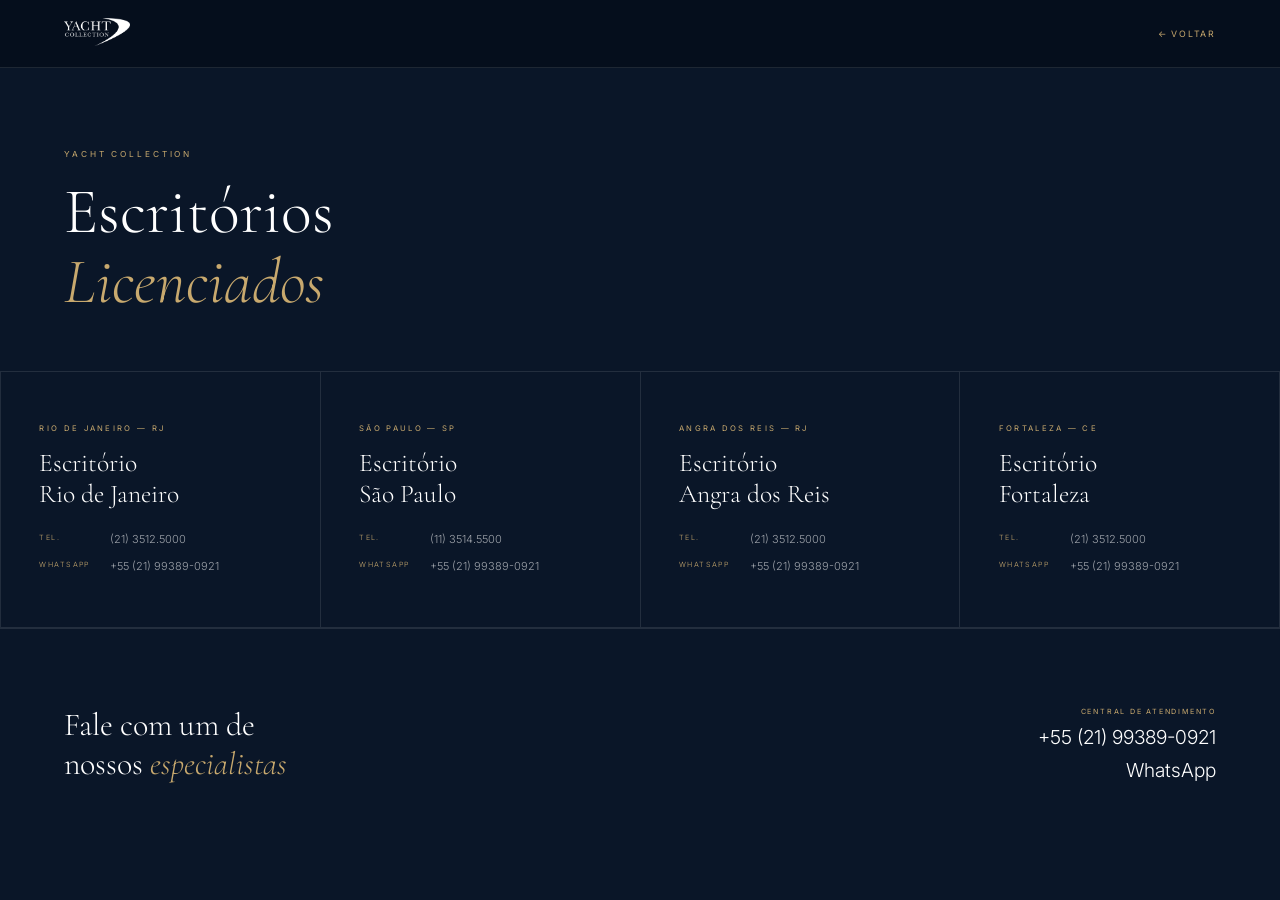
==== escritorios.html @ 3e278ced "feat: hover nos pilares, bloco Conheça e página de escritórios - Adiciona hover com fundo dourado su" ====
<!doctype html>
<html lang="pt-BR">
<head>
  <meta charset="UTF-8">
  <meta name="viewport" content="width=device-width, initial-scale=1">
  <title>Escritórios Licenciados | Yacht Collection</title>
  <link rel="stylesheet" href="css/style.css">
  <style>
    body { background: var(--navy); color: var(--white); }

    /* ── Topbar ── */
    .yd-topbar {
      position: fixed; top: 0; left: 0; right: 0; z-index: 900;
      height: 68px;
      display: flex; align-items: center; gap: 2rem; padding: 0 5vw;
      background: rgba(6,14,28,0.94);
      backdrop-filter: blur(14px);
      border-bottom: 1px solid var(--white-10);
    }
    .yd-topbar__logo { height: clamp(22px,2.2vw,34px); width: auto; }
    .yd-topbar__back {
      margin-left: auto;
      font-family: var(--font-sans); font-size: .8rem;
      letter-spacing: .2em; text-transform: uppercase;
      color: var(--gold); text-decoration: none;
      display: flex; align-items: center; gap: .5rem;
      transition: opacity .2s;
    }
    .yd-topbar__back:hover { opacity: .7; }

    /* ── Page ── */
    .esc-page {
      padding-top: 68px;
      max-width: 1380px;
      margin: 0 auto;
    }

    /* ── Hero ── */
    .esc-hero {
      padding: 9vh 5vw 6vh;
      border-bottom: 1px solid var(--white-10);
    }
    .esc-hero__eyebrow {
      font-family: var(--font-sans);
      font-size: .75rem;
      letter-spacing: .35em;
      text-transform: uppercase;
      color: var(--gold);
      margin-bottom: 1.6rem;
    }
    .esc-hero__title {
      font-family: var(--font-serif);
      font-size: clamp(2.8rem, 5vw, 6rem);
      font-weight: 300;
      line-height: 1.1;
      color: var(--white);
    }
    .esc-hero__title em {
      font-style: italic;
      color: var(--gold);
    }

    /* ── Grid de escritórios ── */
    .esc-grid {
      display: grid;
      grid-template-columns: repeat(auto-fill, minmax(300px, 1fr));
      border-left: 1px solid var(--white-10);
    }

    .esc-card {
      padding: 4vw 3vw;
      border-right: 1px solid var(--white-10);
      border-bottom: 1px solid var(--white-10);
      transition: background-color 0.35s ease;
    }

    .esc-card:hover {
      background-color: rgba(200, 169, 110, 0.07);
    }

    .esc-card__city {
      font-family: var(--font-sans);
      font-size: .7rem;
      letter-spacing: .3em;
      text-transform: uppercase;
      color: var(--gold);
      margin-bottom: 1.4rem;
    }

    .esc-card__name {
      font-family: var(--font-serif);
      font-size: clamp(1.8rem, 2vw, 2.6rem);
      font-weight: 300;
      color: var(--white);
      margin-bottom: 2rem;
      line-height: 1.2;
    }

    .esc-card__info {
      display: flex;
      flex-direction: column;
      gap: .8rem;
    }

    .esc-card__row {
      display: flex;
      align-items: flex-start;
      gap: 1rem;
      font-family: var(--font-sans);
      font-size: clamp(1rem, 0.85vw, 1.3rem);
      font-weight: 300;
      color: var(--white-60);
      line-height: 1.6;
    }

    .esc-card__row-label {
      font-size: .65rem;
      letter-spacing: .2em;
      text-transform: uppercase;
      color: var(--gold);
      min-width: 60px;
      padding-top: .15em;
    }

    .esc-card__row a {
      color: var(--white-60);
      text-decoration: none;
      transition: color .2s;
    }
    .esc-card__row a:hover { color: var(--gold); }

    /* ── Contato geral ── */
    .esc-footer-cta {
      padding: 6vw 5vw;
      border-top: 1px solid var(--white-10);
      display: flex;
      align-items: center;
      justify-content: space-between;
      gap: 3rem;
      flex-wrap: wrap;
    }

    .esc-footer-cta__text {
      font-family: var(--font-serif);
      font-size: clamp(1.6rem, 2.5vw, 3rem);
      font-weight: 300;
      color: var(--white);
    }

    .esc-footer-cta__text em {
      font-style: italic;
      color: var(--gold);
    }

    .esc-footer-cta__contact {
      display: flex;
      flex-direction: column;
      gap: .8rem;
      align-items: flex-end;
    }

    .esc-footer-cta__phone {
      font-family: var(--font-sans);
      font-size: clamp(1.2rem, 1.5vw, 1.8rem);
      font-weight: 300;
      color: var(--white);
      text-decoration: none;
      transition: color .2s;
    }

    .esc-footer-cta__phone:hover { color: var(--gold); }

    .esc-footer-cta__label {
      font-family: var(--font-sans);
      font-size: .65rem;
      letter-spacing: .25em;
      text-transform: uppercase;
      color: var(--gold);
    }

    @media (max-width: 768px) {
      .esc-grid { grid-template-columns: 1fr; }
      .esc-footer-cta { flex-direction: column; align-items: flex-start; }
      .esc-footer-cta__contact { align-items: flex-start; }
    }
  </style>
</head>
<body>

  <header class="yd-topbar">
    <a href="index.html">
      <img class="yd-topbar__logo" src="img/logo.png" alt="Yacht Collection">
    </a>
    <a class="yd-topbar__back" href="index.html#a-empresa">← Voltar</a>
  </header>

  <main class="esc-page">

    <div class="esc-hero">
      <p class="esc-hero__eyebrow">Yacht Collection</p>
      <h1 class="esc-hero__title">Escritórios<br><em>Licenciados</em></h1>
    </div>

    <div class="esc-grid">

      <div class="esc-card">
        <p class="esc-card__city">Rio de Janeiro — RJ</p>
        <h2 class="esc-card__name">Escritório<br>Rio de Janeiro</h2>
        <div class="esc-card__info">
          <div class="esc-card__row">
            <span class="esc-card__row-label">Tel.</span>
            <a href="tel:+552135125000">(21) 3512.5000</a>
          </div>
          <div class="esc-card__row">
            <span class="esc-card__row-label">WhatsApp</span>
            <a href="https://wa.me/5521993890921" target="_blank" rel="noopener">+55 (21) 99389-0921</a>
          </div>
        </div>
      </div>

      <div class="esc-card">
        <p class="esc-card__city">São Paulo — SP</p>
        <h2 class="esc-card__name">Escritório<br>São Paulo</h2>
        <div class="esc-card__info">
          <div class="esc-card__row">
            <span class="esc-card__row-label">Tel.</span>
            <a href="tel:+551135145500">(11) 3514.5500</a>
          </div>
          <div class="esc-card__row">
            <span class="esc-card__row-label">WhatsApp</span>
            <a href="https://wa.me/5521993890921" target="_blank" rel="noopener">+55 (21) 99389-0921</a>
          </div>
        </div>
      </div>

      <div class="esc-card">
        <p class="esc-card__city">Angra dos Reis — RJ</p>
        <h2 class="esc-card__name">Escritório<br>Angra dos Reis</h2>
        <div class="esc-card__info">
          <div class="esc-card__row">
            <span class="esc-card__row-label">Tel.</span>
            <a href="tel:+552135125000">(21) 3512.5000</a>
          </div>
          <div class="esc-card__row">
            <span class="esc-card__row-label">WhatsApp</span>
            <a href="https://wa.me/5521993890921" target="_blank" rel="noopener">+55 (21) 99389-0921</a>
          </div>
        </div>
      </div>

      <div class="esc-card">
        <p class="esc-card__city">Fortaleza — CE</p>
        <h2 class="esc-card__name">Escritório<br>Fortaleza</h2>
        <div class="esc-card__info">
          <div class="esc-card__row">
            <span class="esc-card__row-label">Tel.</span>
            <a href="tel:+552135125000">(21) 3512.5000</a>
          </div>
          <div class="esc-card__row">
            <span class="esc-card__row-label">WhatsApp</span>
            <a href="https://wa.me/5521993890921" target="_blank" rel="noopener">+55 (21) 99389-0921</a>
          </div>
        </div>
      </div>

    </div>

    <div class="esc-footer-cta">
      <p class="esc-footer-cta__text">Fale com um de<br>nossos <em>especialistas</em></p>
      <div class="esc-footer-cta__contact">
        <span class="esc-footer-cta__label">Central de Atendimento</span>
        <a class="esc-footer-cta__phone" href="tel:+5521993890921">+55 (21) 99389-0921</a>
        <a class="esc-footer-cta__phone" href="https://wa.me/5521993890921" target="_blank" rel="noopener">WhatsApp</a>
      </div>
    </div>

  </main>

</body>
</html>
---- css/style.css ----
@import url('https://fonts.googleapis.com/css2?family=Cormorant+Garamond:ital,wght@0,300;0,400;1,300&family=Inter:wght@300;400&display=swap');

/* ─── Reset ─────────────────────────────────── */
*, *::before, *::after { box-sizing: border-box; margin: 0; padding: 0; }
html, body, div, span, h1, h2, h3, p, a, img, section, header, nav, figure { margin: 0; padding: 0; border: 0; }
article, aside, figure, footer, header, nav, section { display: block; }

/* ─── Custom Properties ──────────────────────── */
:root {
  --navy:      #0a1628;
  --navy-mid:  #0d2040;
  --ocean:     #0e3d5c;
  --gold:      #c8a96e;
  --cream:     #f5f0e8;
  --white:     #ffffff;
  --white-60:  rgba(255,255,255,0.6);
  --white-20:  rgba(255,255,255,0.2);
  --white-10:  rgba(255,255,255,0.1);
  --pad:       3vw;
  --font-serif: 'Cormorant Garamond', Georgia, serif;
  --font-sans:  'Inter', system-ui, sans-serif;
}

/* ─── Base ───────────────────────────────────── */
html {
  font-size: 11px;
  scroll-behavior: auto; /* Lenis handles smooth scroll */
  overflow-x: hidden;
}

body {
  background-color: var(--navy);
  color: var(--white);
  font-family: var(--font-serif);
  -webkit-font-smoothing: antialiased;
  -moz-osx-font-smoothing: grayscale;
  overflow-x: hidden;
}

a {
  color: var(--white-60);
  text-decoration: none;
  transition: color 0.3s ease;
}
a:hover { color: var(--white); }

/* ─── Header / Frame ─────────────────────────── */
.frame {
  position: fixed;
  top: 0;
  left: 0;
  width: 100%;
  z-index: 1000;
  padding: var(--pad);
  display: flex;
  align-items: center;
  justify-content: space-between;
  pointer-events: none;
  mix-blend-mode: normal;
  transition: transform 0.42s cubic-bezier(0.4, 0, 0.2, 1);
}

.frame.nav--hidden {
  transform: translateY(-110%);
}

.frame__brand {
  font-family: var(--font-sans);
  font-size: 1.1rem;
  font-weight: 400;
  letter-spacing: 0.3em;
  color: var(--white);
  pointer-events: auto;
}

.frame__nav {
  display: flex;
  gap: 2.4rem;
  font-family: var(--font-sans);
  font-size: 1.1rem;
  letter-spacing: 0.12em;
  pointer-events: auto;
}

/* ─── Intro Spacer ───────────────────────────── */
.spacer {
  height: 100vh;
  display: flex;
  flex-direction: column;
  align-items: center;
  justify-content: center;
  position: relative;
  text-align: center;
  padding: 0 var(--pad);
}

.spacer--intro {
  align-items: flex-start;
  justify-content: center;
  padding-top: 0;
  padding-bottom: 0;
  padding-left: 6vw;
  /* ── Troque o caminho abaixo pela sua imagem ── */
  background-image: url('../img/intro-bg.jpg');
  background-size: cover;
  background-position: center;
  background-repeat: no-repeat;
}

/* Overlay escuro sobre a imagem de fundo para o texto ficar legível */
.spacer--intro::before {
  content: '';
  position: absolute;
  inset: 0;
  background: linear-gradient(
    to bottom,
    rgba(10, 22, 40, 0.55) 0%,
    rgba(10, 22, 40, 0.25) 50%,
    rgba(10, 22, 40, 0.65) 100%
  );
  pointer-events: none;
  z-index: 0;
}

.spacer--intro > * {
  position: relative;
  z-index: 1;
}

.intro-content {
  display: flex;
  flex-direction: column;
  align-items: flex-start;
  text-align: left;
}

.intro-label {
  font-family: var(--font-sans);
  font-size: 1.1rem;
  letter-spacing: 0.3em;
  color: var(--gold);
  text-transform: uppercase;
  margin-bottom: 2rem;
}

.intro-title {
  font-family: var(--font-serif);
  font-size: clamp(5rem, 9vw, 14rem);
  font-weight: 300;
  line-height: 0.88;
  letter-spacing: -0.02em;
  color: var(--white);
  margin-bottom: 3.6rem;
}

.intro-title span {
  display: block;
  font-style: italic;
  opacity: 0.65;
  font-size: 0.75em;
}

.intro-btn {
  display: inline-block;
  font-family: var(--font-sans);
  font-size: 1.1rem;
  font-weight: 300;
  letter-spacing: 0.2em;
  text-transform: uppercase;
  color: var(--white) !important;
  background: transparent;
  border: 1px solid rgba(255, 255, 255, 0.7);
  padding: 1em 2.2em;
  transition: border-color 0.3s ease, color 0.3s ease;
}
.intro-btn:hover {
  border-color: var(--white);
  color: var(--white) !important;
}

/* ─── End Spacer ─────────────────────────────── */
.spacer--end {
  background: linear-gradient(to bottom, var(--navy), var(--navy-mid));
  gap: 2.4rem;
}

.end-content {
  display: flex;
  flex-direction: column;
  align-items: center;
  gap: 2rem;
}

.end-content h2 {
  font-family: var(--font-serif);
  font-size: clamp(2.4rem, 4vw, 6rem);
  font-weight: 300;
  letter-spacing: 0.08em;
  color: var(--white);
}

.cta-btn {
  display: inline-block;
  font-family: var(--font-sans);
  font-size: 1.1rem;
  letter-spacing: 0.25em;
  text-transform: uppercase;
  color: var(--navy) !important;
  background: var(--gold);
  padding: 1.2em 3em;
  border-radius: 2px;
  transition: background 0.3s ease, transform 0.3s ease;
}
.cta-btn:hover {
  background: var(--cream);
  transform: translateY(-2px);
}

/* ─── Vídeo (camada base do stage) ──────────── */
.video-bg {
  position: absolute;
  inset: 0;
  width: 100%;
  height: 100%;
  object-fit: cover;
  object-position: center;
  z-index: 0;
}

/* ─── Stage (scroll area — pin gerenciado pelo GSAP) ─ */
.stage {
  position: relative;
}

.layers {
  width: 100%;
  height: 100vh;
  overflow: hidden;
}

.layer {
  position: absolute;
  inset: 0;
  width: 100%;
  height: 100%;
  z-index: 1;
}

.layer image {
  width: 100%;
  height: 100%;
}

/* ─── Text Overlays ──────────────────────────── */
.texts {
  position: absolute;
  inset: 0;
  pointer-events: none;
  z-index: 2;
}

.txt {
  position: absolute;
  inset: 0;
  padding: var(--pad);
  display: flex;
  flex-direction: column;
  justify-content: flex-end;
  padding-bottom: 10vh;
  clip-path: inset(100% 0 0 0);
  transform: translateY(40px);
}

.txt__card {
  display: inline-flex;
  flex-direction: column;
  align-items: flex-start;
  background: rgba(8, 24, 48, 0.904);
  backdrop-filter: blur(6px);
  -webkit-backdrop-filter: blur(6px);
  border-left: 2px solid var(--gold);
  padding: 2.8rem 3.2rem 2.8rem 2.8rem;
  transform: translateX(-80px);
  will-change: transform, opacity;
  max-width: 52ch;
}

.txt__label {
  font-family: var(--font-sans);
  font-size: 1.1rem;
  letter-spacing: 0.3em;
  color: var(--gold);
  text-transform: uppercase;
  margin-bottom: 1.6rem;
}

.txt__title {
  font-family: var(--font-serif);
  font-size: clamp(5rem, 7vw, 13rem);
  font-weight: 300;
  line-height: 0.87;
  letter-spacing: -0.02em;
  color: var(--white);
  text-transform: uppercase;
  margin-bottom: 2.4rem;
}

.txt__desc {
  font-family: var(--font-sans);
  font-size: clamp(1.1rem, 0.9vw, 1.4rem);
  font-weight: 300;
  line-height: 1.75;
  color: var(--white-60);
  max-width: 36ch;
}

/* ─── Progress Bar ───────────────────────────── */
.progress-bar {
  position: absolute;
  bottom: 0;
  width: 100%;
  padding: 3rem var(--pad);
  display: flex;
  gap: 0.8rem;
  z-index: 20;
}

.segment {
  flex: 1;
  height: 1px;
  background: var(--white-20);
  overflow: hidden;
  position: relative;
}

.fill {
  position: absolute;
  top: 0; left: 0;
  width: 0%;
  height: 100%;
  background: var(--gold);
  transition: width 0.05s linear;
}

/* ─── Nav Dropdown ───────────────────────────── */
.nav-dropdown {
  position: relative;
}

.nav-dropdown__toggle {
  background: none;
  border: none;
  cursor: pointer;
  font-family: var(--font-sans);
  font-size: 1.1rem;
  font-weight: 400;
  letter-spacing: 0.12em;
  color: var(--white-60);
  padding: 0;
  transition: color 0.3s ease;
  display: flex;
  align-items: center;
  gap: 0.4em;
}
.nav-dropdown__toggle:hover { color: var(--white); }

.nav-dropdown__arrow {
  display: inline-block;
  transition: transform 0.25s ease;
  font-size: 0.85em;
}
.nav-dropdown__toggle[aria-expanded="true"] .nav-dropdown__arrow {
  transform: rotate(180deg);
}

.nav-dropdown__menu {
  position: absolute;
  top: calc(100% + 1.2rem);
  left: 50%;
  transform: translateX(-50%);
  list-style: none;
  background: rgba(8, 24, 48, 0.96);
  backdrop-filter: blur(8px);
  -webkit-backdrop-filter: blur(8px);
  border-top: 1px solid var(--gold);
  min-width: 200px;
  padding: 0.8rem 0;
  display: none;
  flex-direction: column;
}
.nav-dropdown__menu.is-open {
  display: flex;
}

.nav-dropdown__menu li a {
  display: block;
  padding: 0.8rem 1.6rem;
  font-family: var(--font-sans);
  font-size: 1rem;
  letter-spacing: 0.12em;
  color: var(--white-60);
  white-space: nowrap;
  transition: color 0.2s ease, background 0.2s ease;
}
.nav-dropdown__menu li a:hover {
  color: var(--white);
  background: rgba(200, 169, 110, 0.08);
}

/* ─── Seção Branca / A Empresa ───────────────── */
.section-white {
  background: #ffffff;
  color: var(--navy);
  padding-bottom: 72px;
}

.empresa-hero {
  padding: 14vh 6vw 8vh;
  border-bottom: 1px solid rgba(10, 22, 40, 0.1);
}

.empresa-eyebrow {
  font-family: var(--font-sans);
  font-size: 1.1rem;
  letter-spacing: 0.35em;
  color: var(--gold);
  text-transform: uppercase;
  margin-bottom: 2rem;
}

.empresa-title {
  font-family: var(--font-serif);
  font-size: clamp(4rem, 7vw, 11rem);
  font-weight: 300;
  line-height: 0.9;
  letter-spacing: -0.02em;
  color: var(--navy);
}

.empresa-title em {
  font-style: italic;
  opacity: 0.5;
}

.empresa-body {
  display: grid;
  grid-template-columns: 1fr 1fr;
  gap: 0;
}

.empresa-intro {
  padding: 6vw;
  border-right: 1px solid rgba(10, 22, 40, 0.1);
  display: flex;
  flex-direction: column;
  gap: 1.8rem;
}

.empresa-subtitle {
  font-family: var(--font-serif);
  font-size: clamp(1.8rem, 2.2vw, 3.2rem);
  font-weight: 300;
  color: var(--navy);
}

.empresa-intro p {
  font-family: var(--font-sans);
  font-size: clamp(1.2rem, 1vw, 1.5rem);
  font-weight: 300;
  line-height: 1.8;
  color: rgba(10, 22, 40, 0.7);
}

.empresa-closing {
  font-family: var(--font-serif) !important;
  font-style: italic;
  font-size: clamp(1.4rem, 1.3vw, 2rem) !important;
  color: var(--navy) !important;
  opacity: 0.85;
  border-left: 2px solid var(--gold);
  padding-left: 1.6rem;
}

.empresa-pillars {
  display: grid;
  grid-template-columns: 1fr 1fr;
}

.pilar {
  padding: 4vw 3vw;
  border-bottom: 1px solid rgba(10, 22, 40, 0.1);
  border-right: 1px solid rgba(10, 22, 40, 0.1);
  transition: background-color 0.35s ease;
}

.pilar:hover {
  background-color: rgba(200, 169, 110, 0.10);
}

.pilar__title {
  font-family: var(--font-sans);
  font-size: 1rem;
  letter-spacing: 0.3em;
  text-transform: uppercase;
  color: var(--gold);
  margin-bottom: 1.6rem;
}

.pilar__text {
  font-family: var(--font-sans);
  font-size: clamp(1.1rem, 0.9vw, 1.4rem);
  font-weight: 300;
  line-height: 1.8;
  color: rgba(10, 22, 40, 0.65);
}

/* ─── Conheça a Yacht Collection ─────────────── */
.empresa-conheca {
  padding: 6vw var(--pad) 5vw;
  border-top: 1px solid rgba(10, 22, 40, 0.1);
}

.empresa-conheca__label {
  font-family: var(--font-sans);
  font-size: 0.75rem;
  letter-spacing: 0.3em;
  text-transform: uppercase;
  color: rgba(10, 22, 40, 0.45);
  margin-bottom: 2.4rem;
}

.empresa-conheca__links {
  display: flex;
  flex-direction: column;
  gap: 0;
}

.conheca-link {
  display: flex;
  align-items: center;
  justify-content: space-between;
  padding: 2rem 0;
  border-bottom: 1px solid rgba(10, 22, 40, 0.12);
  font-family: var(--font-sans);
  font-size: clamp(1.3rem, 1.4vw, 1.8rem);
  font-weight: 400;
  letter-spacing: 0.15em;
  text-transform: uppercase;
  color: var(--navy);
  text-decoration: none;
  transition: color 0.3s ease, padding-left 0.3s ease;
}

.conheca-link:hover {
  color: var(--gold);
  padding-left: 0.6rem;
}

.conheca-link__arrow {
  font-size: 1.2em;
  transition: transform 0.3s ease;
  flex-shrink: 0;
}

.conheca-link:hover .conheca-link__arrow {
  transform: translateX(6px);
}

@media screen and (max-width: 768px) {
  .empresa-body { grid-template-columns: 1fr; }
  .empresa-intro { border-right: none; border-bottom: 1px solid rgba(10,22,40,0.1); }
  .empresa-pillars { grid-template-columns: 1fr; }
  .empresa-conheca { padding: 10vw var(--pad) 8vw; }
}

.frame__logo {
  height: clamp(24px, 2.4vw, 38px);
  width: auto;
  pointer-events: auto;
}

/* ─── AG Catamaran ───────────────────────────── */
.section-ag {
  background: var(--navy);
  color: var(--white);
}

.ag-hero {
  padding: 12vh 6vw 8vh;
  border-bottom: 1px solid var(--white-20);
  max-width: 900px;
}

.ag-eyebrow {
  font-family: var(--font-sans);
  font-size: 1.1rem;
  letter-spacing: 0.35em;
  color: var(--gold);
  text-transform: uppercase;
  margin-bottom: 2rem;
}

.ag-title {
  font-family: var(--font-serif);
  font-size: clamp(4rem, 7vw, 11rem);
  font-weight: 300;
  line-height: 0.9;
  letter-spacing: -0.02em;
  color: var(--white);
  margin-bottom: 3rem;
}

.ag-title em {
  font-style: italic;
  opacity: 0.5;
}

.ag-lead {
  font-family: var(--font-sans);
  font-size: clamp(1.2rem, 1.1vw, 1.6rem);
  font-weight: 300;
  line-height: 1.8;
  color: var(--white-60);
  max-width: 70ch;
}

.ag-body {
  display: grid;
  grid-template-columns: 1fr 1.6fr 1fr;
  border-bottom: 1px solid var(--white-20);
}

.ag-features,
.ag-specs,
.ag-about {
  padding: 5vw 4vw;
}

.ag-features { border-right: 1px solid var(--white-20); }
.ag-specs    { border-right: 1px solid var(--white-20); }

.ag-section-label {
  font-family: var(--font-sans);
  font-size: 0.95rem;
  letter-spacing: 0.3em;
  text-transform: uppercase;
  color: var(--gold);
  margin-bottom: 2.4rem;
}

.ag-list {
  list-style: none;
  display: flex;
  flex-direction: column;
  gap: 1.2rem;
}

.ag-list li {
  font-family: var(--font-sans);
  font-size: clamp(1.1rem, 0.9vw, 1.4rem);
  font-weight: 300;
  color: var(--white-60);
  padding-left: 1.4rem;
  position: relative;
}

.ag-list li::before {
  content: '';
  position: absolute;
  left: 0;
  top: 0.6em;
  width: 5px;
  height: 1px;
  background: var(--gold);
}

.ag-table {
  display: flex;
  flex-direction: column;
  gap: 0;
}

.ag-row {
  display: flex;
  justify-content: space-between;
  gap: 1rem;
  padding: 1rem 0;
  border-bottom: 1px solid var(--white-20);
  font-family: var(--font-sans);
  font-size: clamp(1rem, 0.85vw, 1.3rem);
  font-weight: 300;
}

.ag-row dt { color: var(--white-60); }
.ag-row dd { color: var(--white); text-align: right; }

.ag-about p {
  font-family: var(--font-sans);
  font-size: clamp(1.1rem, 0.9vw, 1.4rem);
  font-weight: 300;
  line-height: 1.8;
  color: var(--white-60);
}

/* ─── AG Gallery ─────────────────────────────── */
.ag-gallery {
  display: flex;
  flex-direction: column;
  gap: 4px;
}

.ag-gallery__banner {
  width: 100%;
  height: clamp(300px, 45vw, 620px);
  object-fit: cover;
  object-position: center;
  display: block;
}

.ag-gallery__row {
  display: grid;
  grid-template-columns: repeat(4, 1fr);
  gap: 4px;
}

.ag-gallery__row img {
  width: 100%;
  height: clamp(140px, 14vw, 220px);
  object-fit: cover;
  display: block;
}

@media screen and (max-width: 768px) {
  .ag-gallery__banner { height: 54vw; }
  .ag-gallery__row    { grid-template-columns: 1fr 1fr; }
  .ag-gallery__row img { height: 44vw; }
}

/* ─── Newsletter ──────────────────────────────── */
.section-newsletter {
  background: var(--navy-mid);
  padding: 8vh 6vw;
  display: flex;
  align-items: center;
  justify-content: center;
}

.newsletter-inner {
  display: flex;
  flex-direction: column;
  align-items: center;
  gap: 2.4rem;
  width: 100%;
  max-width: 560px;
  text-align: center;
}

.newsletter-label {
  font-family: var(--font-serif);
  font-size: clamp(2rem, 3vw, 3.6rem);
  font-weight: 300;
  font-style: italic;
  color: var(--white);
  letter-spacing: 0.02em;
}

.newsletter-form {
  display: flex;
  width: 100%;
  border: 1px solid rgba(255,255,255,0.2);
}

.newsletter-input {
  flex: 1;
  background: transparent;
  border: none;
  outline: none;
  padding: 1.1em 1.4em;
  font-family: var(--font-sans);
  font-size: 1.1rem;
  letter-spacing: 0.08em;
  color: var(--white);
}

.newsletter-input::placeholder { color: var(--white-60); }

.newsletter-btn {
  background: var(--gold);
  border: none;
  padding: 0 2.2em;
  font-family: var(--font-sans);
  font-size: 1rem;
  font-weight: 400;
  letter-spacing: 0.2em;
  color: var(--navy);
  cursor: pointer;
  transition: background 0.25s ease;
}
.newsletter-btn:hover { background: var(--cream); }

@media screen and (max-width: 768px) {
  .newsletter-form { flex-direction: column; }
  .newsletter-btn  { padding: 1em; }
}

/* (removido: ag-contact) */
.ag-contact {
  display: flex;
  align-items: center;
  gap: 4vw;
  padding: 4vw 6vw;
  flex-wrap: wrap;
}

.ag-contact-item {
  display: flex;
  flex-direction: column;
  gap: 0.5rem;
}

.ag-contact-label {
  font-family: var(--font-sans);
  font-size: 0.9rem;
  letter-spacing: 0.25em;
  text-transform: uppercase;
  color: var(--gold);
}

.ag-contact-item a {
  font-family: var(--font-sans);
  font-size: clamp(1.1rem, 0.9vw, 1.4rem);
  font-weight: 300;
  color: var(--white-60);
  transition: color 0.2s ease;
}
.ag-contact-item a:hover { color: var(--white); }

.ag-whatsapp {
  margin-left: auto;
  display: inline-flex;
  align-items: center;
  gap: 0.8rem;
  font-family: var(--font-sans);
  font-size: 1.1rem;
  letter-spacing: 0.15em;
  text-transform: uppercase;
  color: var(--navy) !important;
  background: #25d366;
  padding: 1em 2em;
  transition: background 0.25s ease, transform 0.2s ease;
}
.ag-whatsapp:hover { background: #1ebe5d; transform: translateY(-2px); }
.ag-whatsapp svg { width: 18px; height: 18px; }

@media screen and (max-width: 768px) {
  .ag-body { grid-template-columns: 1fr; }
  .ag-features,
  .ag-specs { border-right: none; border-bottom: 1px solid var(--white-20); }
  .ag-whatsapp { margin-left: 0; width: 100%; justify-content: center; }
}

/* ─── Seminovos — Card de Busca e Resultados ─── */
.section-seminovos {
  background: var(--navy-mid);
  padding: 0 6vw 8vw;
  display: flex;
  flex-direction: column;
  align-items: center;
  gap: 5vw;
}

.seminovos-card {
  width: 100%;
  max-width: 1400px;
  background: var(--ocean);
  border: 1px solid rgba(200, 169, 110, 0.25);
  padding: 4rem 4vw;
  margin-top: -72px;
  position: relative;
  z-index: 2;
}

.seminovos-card__title {
  font-family: var(--font-sans);
  font-size: clamp(1.2rem, 1.5vw, 1.8rem);
  font-weight: 400;
  letter-spacing: 0.3em;
  color: var(--gold);
  text-transform: uppercase;
  margin-bottom: 3rem;
}

.seminovos-filters {
  display: flex;
  align-items: flex-end;
  gap: 1.6rem;
  flex-wrap: wrap;
}

.filter-group {
  display: flex;
  flex-direction: column;
  gap: 0.7rem;
  min-width: 160px;
}

.filter-group--grow { flex: 1; min-width: 220px; }

.filter-group--ref { min-width: 110px; max-width: 130px; }

.filter-label {
  font-family: var(--font-sans);
  font-size: 0.9rem;
  letter-spacing: 0.2em;
  text-transform: uppercase;
  color: var(--white-60);
}

.filter-select,
.filter-input {
  background: rgba(255, 255, 255, 0.06);
  border: 1px solid rgba(255, 255, 255, 0.15);
  color: var(--white);
  font-family: var(--font-sans);
  font-size: 1.1rem;
  letter-spacing: 0.08em;
  padding: 0.9em 1.2em;
  outline: none;
  appearance: none;
  -webkit-appearance: none;
  transition: border-color 0.25s ease;
  width: 100%;
}

.filter-select {
  background-image: url("data:image/svg+xml,%3Csvg xmlns='http://www.w3.org/2000/svg' width='12' height='8' viewBox='0 0 12 8'%3E%3Cpath d='M1 1l5 5 5-5' stroke='%23c8a96e' stroke-width='1.5' fill='none' stroke-linecap='round'/%3E%3C/svg%3E");
  background-repeat: no-repeat;
  background-position: right 1.2em center;
  padding-right: 2.8em;
  cursor: pointer;
}

.filter-select option { background: var(--navy-mid); color: var(--white); }

.filter-select:focus,
.filter-input:focus { border-color: var(--gold); }

.filter-input--number::-webkit-inner-spin-button,
.filter-input--number::-webkit-outer-spin-button { opacity: 1; }

.filter-search {
  background: var(--gold);
  border: none;
  color: var(--navy);
  width: 50px;
  height: 50px;
  flex-shrink: 0;
  display: flex;
  align-items: center;
  justify-content: center;
  cursor: pointer;
  transition: background 0.25s ease, transform 0.2s ease;
  align-self: flex-end;
}

.filter-search:hover { background: var(--cream); transform: scale(1.05); }

.filter-search svg { width: 20px; height: 20px; }

/* ─── Seminovos — Resultados ─────────────────── */
.seminovos-results {
  width: 100%;
  max-width: 1400px;
}

.yacht-grid {
  display: grid;
  grid-template-columns: repeat(auto-fill, minmax(300px, 1fr));
  gap: 1px;
  background: rgba(200, 169, 110, 0.12);
  border: 1px solid rgba(200, 169, 110, 0.12);
}

.seminovos-count {
  font-family: var(--font-sans);
  font-size: 0.95rem;
  letter-spacing: 0.2em;
  text-transform: uppercase;
  color: var(--gold);
  margin-bottom: 2.4rem;
  opacity: 0.8;
}

.yacht-card {
  background: var(--ocean);
  display: flex;
  flex-direction: column;
  transition: background 0.25s ease;
}

.yacht-card:hover { background: rgba(10, 22, 40, 0.9); }

.yacht-card__img-wrap {
  overflow: hidden;
  aspect-ratio: 16 / 10;
  background: var(--navy);
}

.yacht-card__img {
  width: 100%;
  height: 100%;
  object-fit: cover;
  display: block;
  transition: transform 0.5s ease;
}

.yacht-card:hover .yacht-card__img { transform: scale(1.04); }

.yacht-card__body {
  padding: 2rem 2rem 2.4rem;
  display: flex;
  flex-direction: column;
  flex: 1;
  gap: 0.8rem;
}

.yacht-card__brand {
  font-family: var(--font-sans);
  font-size: 0.8rem;
  letter-spacing: 0.3em;
  text-transform: uppercase;
  color: var(--gold);
}

.yacht-card__title {
  font-family: var(--font-serif);
  font-size: clamp(1.5rem, 1.6vw, 2.2rem);
  font-weight: 300;
  color: var(--white);
  line-height: 1.1;
}

.yacht-card__meta {
  display: flex;
  align-items: center;
  gap: 1.2rem;
  font-family: var(--font-sans);
  font-size: 0.95rem;
  color: var(--white-60);
  font-weight: 300;
}

.yacht-card__meta span {
  display: flex;
  align-items: center;
  gap: 0.4rem;
}

.yacht-card__meta span::before {
  content: '';
  display: inline-block;
  width: 4px;
  height: 4px;
  background: var(--gold);
  opacity: 0.6;
}

.yacht-card__meta span:first-child::before { display: none; }

.yacht-card__engines {
  font-family: var(--font-sans);
  font-size: 0.9rem;
  color: var(--white-60);
  font-weight: 300;
  letter-spacing: 0.04em;
  margin-top: auto;
  padding-top: 1rem;
  border-top: 1px solid rgba(255,255,255,0.08);
}

.yacht-card__ref {
  font-family: var(--font-sans);
  font-size: 0.8rem;
  letter-spacing: 0.15em;
  color: rgba(255,255,255,0.3);
  text-transform: uppercase;
}

.yacht-card__cta {
  display: inline-block;
  margin-top: 1.2rem;
  padding: 0.7em 1.6em;
  border: 1px solid rgba(200, 169, 110, 0.4);
  font-family: var(--font-sans);
  font-size: 0.85rem;
  letter-spacing: 0.2em;
  text-transform: uppercase;
  color: var(--gold);
  text-decoration: none;
  transition: background 0.25s ease, border-color 0.25s ease, color 0.25s ease;
  align-self: flex-start;
}

.yacht-card__cta:hover {
  background: var(--gold);
  border-color: var(--gold);
  color: var(--navy);
}

.seminovos-empty {
  text-align: center;
  padding: 6rem 2rem;
  font-family: var(--font-sans);
  font-size: 1.1rem;
  letter-spacing: 0.1em;
  color: var(--white-60);
}

/* ─── Hamburguer ─────────────────────────────── */
.hamburger {
  display: none;
  flex-direction: column;
  justify-content: center;
  gap: 5px;
  background: none;
  border: none;
  cursor: pointer;
  padding: 4px;
  pointer-events: auto;
}

.hamburger span {
  display: block;
  width: 24px;
  height: 1.5px;
  background: var(--white);
  transition: transform 0.35s ease, opacity 0.25s ease;
  transform-origin: center;
}

/* ─── Mobile Menu Overlay ────────────────────── */
.mobile-menu {
  position: fixed;
  inset: 0;
  z-index: 999;
  background: var(--navy);
  display: flex;
  flex-direction: column;
  align-items: center;
  justify-content: center;
  clip-path: inset(0 0 100% 0);
  transition: clip-path 0.6s cubic-bezier(0.77, 0, 0.18, 1);
  pointer-events: none;
}

.mobile-menu.is-open {
  clip-path: inset(0 0 0% 0);
  pointer-events: auto;
}

.mobile-menu__close {
  position: absolute;
  top: var(--pad);
  right: var(--pad);
  background: none;
  border: none;
  color: var(--white-60);
  font-size: 2.2rem;
  cursor: pointer;
  line-height: 1;
  transition: color 0.2s ease;
}
.mobile-menu__close:hover { color: var(--white); }

.mobile-menu__nav {
  display: flex;
  flex-direction: column;
  align-items: center;
  gap: 2.8rem;
}

.mobile-menu__nav a {
  font-family: var(--font-sans);
  font-size: clamp(1.6rem, 5vw, 2.4rem);
  letter-spacing: 0.2em;
  color: var(--white-60);
  text-transform: uppercase;
  transition: color 0.2s ease;
}
.mobile-menu__nav a:hover { color: var(--white); }

/* ─── Responsive ─────────────────────────────── */
/* ─── Charter Caribe ─────────────────────────── */
.section-charter-caribe {
  background: var(--navy);
  color: var(--white);
}

.cc-banner {
  position: relative;
  height: clamp(300px, 45vw, 580px);
  overflow: hidden;
}

.cc-banner__img {
  width: 100%;
  height: 100%;
  object-fit: cover;
  object-position: center;
  display: block;
}

.cc-banner__overlay {
  position: absolute;
  inset: 0;
  background: linear-gradient(to right, rgba(10,22,40,0.85) 40%, rgba(10,22,40,0.2));
  display: flex;
  flex-direction: column;
  justify-content: center;
  padding: 0 6vw;
}

.cc-eyebrow {
  font-family: var(--font-sans);
  font-size: 1.1rem;
  letter-spacing: 0.35em;
  color: var(--gold);
  text-transform: uppercase;
  margin-bottom: 1.6rem;
}

.cc-title {
  font-family: var(--font-serif);
  font-size: clamp(3.2rem, 5.5vw, 8rem);
  font-weight: 300;
  line-height: 0.92;
  letter-spacing: -0.02em;
  color: var(--white);
  margin-bottom: 3rem;
}

.cc-title em { font-style: italic; opacity: 0.6; }

.cc-cta {
  display: inline-block;
  font-family: var(--font-sans);
  font-size: 1.1rem;
  letter-spacing: 0.2em;
  text-transform: uppercase;
  color: var(--navy) !important;
  background: var(--gold);
  padding: 1em 2.4em;
  transition: background 0.25s ease;
}
.cc-cta:hover { background: var(--cream); }

.cc-body {
  display: grid;
  grid-template-columns: 1fr 1.4fr;
  border-top: 1px solid var(--white-20);
}

.cc-intro {
  padding: 5vw 4vw;
  border-right: 1px solid var(--white-20);
  display: flex;
  flex-direction: column;
  gap: 3rem;
}

.cc-intro > p {
  font-family: var(--font-sans);
  font-size: clamp(1.1rem, 0.9vw, 1.4rem);
  font-weight: 300;
  line-height: 1.8;
  color: var(--white-60);
}

.cc-contact {
  display: flex;
  flex-direction: column;
  gap: 1.2rem;
}

.cc-contact-item {
  display: flex;
  flex-direction: column;
  gap: 0.4rem;
}

.cc-contact-label {
  font-family: var(--font-sans);
  font-size: 0.9rem;
  letter-spacing: 0.25em;
  text-transform: uppercase;
  color: var(--gold);
}

.cc-contact-item a,
.cc-contact-email,
.cc-contact-phone {
  font-family: var(--font-sans);
  font-size: clamp(1.1rem, 0.9vw, 1.4rem);
  font-weight: 300;
  color: var(--white-60);
  transition: color 0.2s;
}
.cc-contact-item a:hover,
.cc-contact-email:hover,
.cc-contact-phone:hover { color: var(--white); }

.cc-whatsapp, .ce-whatsapp {
  display: inline-flex;
  align-items: center;
  gap: 0.8rem;
  font-family: var(--font-sans);
  font-size: 1rem;
  letter-spacing: 0.15em;
  text-transform: uppercase;
  color: var(--navy) !important;
  background: #25d366;
  padding: 0.9em 1.8em;
  transition: background 0.25s ease;
  width: fit-content;
  margin-top: 0.4rem;
}
.cc-whatsapp:hover, .ce-whatsapp:hover { background: #1ebe5d; }
.cc-whatsapp svg, .ce-whatsapp svg { width: 18px; height: 18px; }

.cc-yachts { padding: 5vw 4vw; }

.cc-yachts-title {
  font-family: var(--font-sans);
  font-size: 0.95rem;
  letter-spacing: 0.3em;
  text-transform: uppercase;
  color: var(--gold);
  margin-bottom: 2.4rem;
}

.cc-yachts-grid, .ce-yachts-grid {
  list-style: none;
  display: grid;
  grid-template-columns: repeat(3, 1fr);
  gap: 0;
}

.cc-yachts-grid li, .ce-yachts-grid li {
  font-family: var(--font-sans);
  font-size: clamp(1rem, 0.85vw, 1.3rem);
  font-weight: 300;
  color: var(--white-60);
  padding: 1rem 0;
  border-bottom: 1px solid var(--white-20);
  padding-left: 1.2rem;
  position: relative;
}

.cc-yachts-grid li::before, .ce-yachts-grid li::before {
  content: '';
  position: absolute;
  left: 0;
  top: 1.4rem;
  width: 5px;
  height: 1px;
  background: var(--gold);
}

/* ─── Charter Europa ─────────────────────────── */
.section-charter-europa {
  background: var(--navy-mid);
  color: var(--white);
}

.ce-banner {
  position: relative;
  height: clamp(300px, 45vw, 580px);
  overflow: hidden;
}

.ce-banner__img {
  width: 100%;
  height: 100%;
  object-fit: cover;
  object-position: center;
  display: block;
}

.ce-banner__overlay {
  position: absolute;
  inset: 0;
  background: linear-gradient(to right, rgba(10,22,40,0.85) 40%, rgba(10,22,40,0.2));
  display: flex;
  flex-direction: column;
  justify-content: center;
  padding: 0 6vw;
}

.ce-eyebrow {
  font-family: var(--font-sans);
  font-size: 1.1rem;
  letter-spacing: 0.35em;
  color: var(--gold);
  text-transform: uppercase;
  margin-bottom: 1.6rem;
}

.ce-title {
  font-family: var(--font-serif);
  font-size: clamp(3.2rem, 5.5vw, 8rem);
  font-weight: 300;
  line-height: 0.92;
  letter-spacing: -0.02em;
  color: var(--white);
  margin-bottom: 3rem;
}

.ce-title em { font-style: italic; opacity: 0.6; }

.ce-body {
  display: grid;
  grid-template-columns: 1.4fr 1fr;
  border-top: 1px solid var(--white-20);
}

.ce-yachts {
  padding: 5vw 4vw;
  border-right: 1px solid var(--white-20);
}

/* ─── Yacht Hover Preview ────────────────────── */
.cc-yachts-grid li,
.ce-yachts-grid li {
  position: relative;
  cursor: default;
}

.yacht-preview {
  position: absolute;
  bottom: calc(100% + 10px);
  left: 50%;
  transform: translateX(-50%) translateY(6px);
  width: 300px;
  pointer-events: none;
  opacity: 0;
  transition: opacity 0.2s ease, transform 0.2s ease;
  z-index: 50;
  border: 1px solid rgba(200, 169, 110, 0.3);
  background: var(--navy);
  display: block;
}

.cc-yachts-grid li:hover .yacht-preview,
.ce-yachts-grid li:hover .yacht-preview {
  opacity: 1;
  transform: translateX(-50%) translateY(0);
}

.cc-yachts-grid,
.ce-yachts-grid {
  overflow: visible;
}

/* ─── Contato ────────────────────────────────── */
.section-contato {
  background: var(--white);
  color: var(--navy);
}

.contato-header {
  padding: 10vh 6vw 6vh;
  border-bottom: 1px solid rgba(10,22,40,0.1);
}

.contato-eyebrow {
  font-family: var(--font-sans);
  font-size: 1.1rem;
  letter-spacing: 0.35em;
  color: var(--gold);
  text-transform: uppercase;
  margin-bottom: 2rem;
}

.contato-title {
  font-family: var(--font-serif);
  font-size: clamp(3.6rem, 6vw, 9rem);
  font-weight: 300;
  line-height: 0.9;
  letter-spacing: -0.02em;
  color: var(--navy);
}

.contato-title em { font-style: italic; opacity: 0.45; }

.contato-body {
  display: grid;
  grid-template-columns: 1fr 2fr;
}

.contato-info {
  padding: 5vw 4vw;
  border-right: 1px solid rgba(10,22,40,0.1);
  display: flex;
  flex-direction: column;
  gap: 2.4rem;
}

.contato-item {
  display: flex;
  flex-direction: column;
  gap: 0.5rem;
}

.contato-label {
  font-family: var(--font-sans);
  font-size: 0.9rem;
  letter-spacing: 0.25em;
  text-transform: uppercase;
  color: var(--gold);
}

.contato-item a {
  font-family: var(--font-sans);
  font-size: clamp(1.1rem, 0.9vw, 1.4rem);
  font-weight: 300;
  color: rgba(10,22,40,0.65);
  transition: color 0.2s;
}
.contato-item a:hover { color: var(--navy); }

.contato-whatsapp {
  display: inline-flex;
  align-items: center;
  gap: 0.8rem;
  font-family: var(--font-sans);
  font-size: 1rem;
  letter-spacing: 0.15em;
  text-transform: uppercase;
  color: var(--navy) !important;
  background: #25d366;
  padding: 0.9em 1.8em;
  transition: background 0.25s ease;
  width: fit-content;
}
.contato-whatsapp:hover { background: #1ebe5d; }
.contato-whatsapp svg { width: 18px; height: 18px; }

.contato-form {
  padding: 5vw 4vw;
  display: flex;
  flex-direction: column;
  gap: 2rem;
}

.contato-form-row {
  display: grid;
  grid-template-columns: 1fr 1fr;
  gap: 2rem;
}

.form-group {
  display: flex;
  flex-direction: column;
  gap: 0.8rem;
}

.form-label {
  font-family: var(--font-sans);
  font-size: 0.9rem;
  letter-spacing: 0.2em;
  text-transform: uppercase;
  color: rgba(10,22,40,0.5);
}

.form-input,
.form-select,
.form-textarea {
  background: transparent;
  border: none;
  border-bottom: 1px solid rgba(10,22,40,0.2);
  padding: 0.8em 0;
  font-family: var(--font-sans);
  font-size: 1.1rem;
  font-weight: 300;
  color: var(--navy);
  outline: none;
  transition: border-color 0.25s ease;
  appearance: none;
  -webkit-appearance: none;
  resize: none;
}

.form-input:focus,
.form-select:focus,
.form-textarea:focus { border-color: var(--gold); }

.form-input::placeholder,
.form-textarea::placeholder { color: rgba(10,22,40,0.3); }

.form-select { cursor: pointer; background-image: url("data:image/svg+xml,%3Csvg xmlns='http://www.w3.org/2000/svg' width='12' height='8' viewBox='0 0 12 8'%3E%3Cpath d='M1 1l5 5 5-5' stroke='%23c8a96e' stroke-width='1.5' fill='none' stroke-linecap='round'/%3E%3C/svg%3E"); background-repeat: no-repeat; background-position: right 0.4em center; }

.form-submit {
  align-self: flex-start;
  background: var(--navy);
  border: none;
  color: var(--white);
  font-family: var(--font-sans);
  font-size: 1rem;
  letter-spacing: 0.25em;
  text-transform: uppercase;
  padding: 1.2em 3em;
  cursor: pointer;
  transition: background 0.25s ease, transform 0.2s ease;
}
.form-submit:hover { background: var(--ocean); transform: translateY(-2px); }

/* ─── Footer ─────────────────────────────────── */
.site-footer {
  background: var(--navy);
  border-top: 1px solid var(--white-20);
}

.footer-top {
  display: flex;
  align-items: center;
  justify-content: space-between;
  padding: 4vw 6vw;
  flex-wrap: wrap;
  gap: 2.4rem;
  border-bottom: 1px solid var(--white-20);
}

.footer-logo {
  height: clamp(28px, 2.5vw, 40px);
  width: auto;
  filter: brightness(0) invert(1);
}

.footer-nav {
  display: flex;
  gap: 2.4rem;
  flex-wrap: wrap;
  justify-content: center;
}

.footer-nav a {
  font-family: var(--font-sans);
  font-size: 1rem;
  letter-spacing: 0.12em;
  color: var(--white-60);
  transition: color 0.2s;
}
.footer-nav a:hover { color: var(--white); }

.footer-social a {
  display: inline-flex;
  align-items: center;
  gap: 0.6rem;
  font-family: var(--font-sans);
  font-size: 1rem;
  letter-spacing: 0.1em;
  color: var(--white-60);
  transition: color 0.2s;
}
.footer-social a:hover { color: var(--white); }
.footer-social svg { width: 18px; height: 18px; }

.footer-bottom {
  padding: 2rem 6vw;
  font-family: var(--font-sans);
  font-size: 1rem;
  font-weight: 300;
  color: rgba(255,255,255,0.3);
  letter-spacing: 0.05em;
}

/* ─── Mobile wide: 2-col yacht grid ─────────── */
@media screen and (min-width: 460px) and (max-width: 768px) {
  .yacht-grid { grid-template-columns: 1fr 1fr; }
  .yacht-card__title { font-size: 1.2rem; }
}

/* ─── Tablet 769 – 1080px ────────────────────── */
@media screen and (min-width: 769px) and (max-width: 1080px) {
  .frame__nav { gap: 1.4rem; font-size: 1rem; }

  .ag-body { grid-template-columns: 1fr 1fr; }
  .ag-about {
    grid-column: 1 / -1;
    border-top: 1px solid var(--white-20);
    border-right: none;
  }
  .ag-specs { border-right: none; }

  .cc-banner, .ce-banner { height: clamp(260px, 36vw, 480px); }
  .cc-title, .ce-title   { font-size: clamp(2.8rem, 5vw, 6rem); }

  .contato-body { grid-template-columns: 1fr 1.5fr; }
}

/* ─── Mobile ≤ 768px ─────────────────────────── */
@media screen and (max-width: 768px) {

  /* Base */
  html  { font-size: 14px; }
  :root { --pad: 5vw; }

  /* ── Frame ───────────────────────────────────── */
  .frame__nav { display: none; }
  .hamburger  { display: flex; }

  /* ── Hero intro ──────────────────────────────── */
  .spacer--intro { padding-left: var(--pad); }
  .intro-title   { font-size: clamp(2.6rem, 11vw, 4.5rem); line-height: 0.92; }

  /* ── Stage text cards ────────────────────────── */
  .txt { padding: var(--pad); padding-bottom: 14vh; }
  .txt__card {
    max-width: calc(100vw - calc(2 * var(--pad)));
    padding: 1.8rem 1.8rem 1.8rem 1.4rem;
  }
  .txt__title { font-size: clamp(2.6rem, 11vw, 5rem); }
  .txt__desc  { max-width: 100%; width: 100%; font-size: 1.1rem; }

  /* ── A Empresa ───────────────────────────────── */
  .empresa-hero    { padding: 10vh var(--pad) 6vh; }
  .empresa-title   { font-size: clamp(2.6rem, 11vw, 5rem); line-height: 0.92; }
  .empresa-body    { grid-template-columns: 1fr; }
  .empresa-intro   { padding: 6vw var(--pad); border-right: none; border-bottom: 1px solid rgba(10,22,40,0.1); }
  .empresa-pillars { grid-template-columns: 1fr; }
  .pilar           { border-right: none; padding: 5vw var(--pad); }

  /* ── AG Catamaran ────────────────────────────── */
  .ag-hero             { padding: 10vh var(--pad) 6vh; }
  .ag-title            { font-size: clamp(2.6rem, 11vw, 5rem); line-height: 0.92; }
  .ag-gallery__banner  { height: 56vw; }
  .ag-gallery__row     { grid-template-columns: 1fr 1fr; }
  .ag-gallery__row img { height: 46vw; }
  .ag-body             { grid-template-columns: 1fr; }
  .ag-features,
  .ag-specs            { border-right: none; border-bottom: 1px solid var(--white-20); }
  .ag-features,
  .ag-specs,
  .ag-about            { padding: 6vw var(--pad); }

  /* ── Newsletter ──────────────────────────────── */
  .newsletter-form { flex-direction: column; }
  .newsletter-btn  { padding: 1em; }

  /* ── Seminovos ───────────────────────────────── */
  .section-white     { padding-bottom: 0; }
  .seminovos-card    { padding: 2.4rem var(--pad); margin-top: 0; border-radius: 0; }
  .seminovos-card__title { font-size: 1.1rem; margin-bottom: 2rem; }
  .seminovos-filters { flex-direction: column; gap: 1rem; }
  .filter-group,
  .filter-group--grow,
  .filter-group--ref  { min-width: 100%; max-width: 100%; flex: none; }
  .filter-search      { width: 100%; height: 48px; }
  /* 2 colunas em telas >= 460px, 1 coluna em telas menores */
  .yacht-grid         { grid-template-columns: 1fr; gap: 0; }
  .yacht-card__img-wrap { aspect-ratio: 16/9; }
  .yacht-card__body   { padding: 1.2rem 1.2rem 1.6rem; gap: 0.5rem; }
  .yacht-card__title  { font-size: 1.3rem; }
  .yacht-card__engines { margin-top: 0.4rem; padding-top: 0.7rem; font-size: 0.85rem; }
  .yacht-card__cta    { margin-top: 0.8rem; padding: 0.6em 1.2em; font-size: 0.8rem; }

  /* ── Charter Caribe ──────────────────────────── */
  .cc-banner { height: clamp(300px, 68vw, 480px); }
  .cc-banner__overlay {
    background: linear-gradient(to bottom, rgba(10,22,40,0.08) 0%, rgba(10,22,40,0.92) 62%);
    justify-content: flex-end;
    padding: 0 var(--pad) calc(var(--pad) * 1.6);
  }
  .cc-title  { font-size: clamp(2.2rem, 9vw, 3.6rem); margin-bottom: 1.8rem; }
  .cc-body   { grid-template-columns: 1fr; }
  .cc-intro  { border-right: none; border-bottom: 1px solid var(--white-20); padding: 6vw var(--pad); }
  .cc-yachts { padding: 6vw var(--pad); }
  .cc-yachts-grid { grid-template-columns: 1fr 1fr; }
  .yacht-preview  { display: none; }

  /* ── Charter Europa ──────────────────────────── */
  .ce-banner { height: clamp(300px, 68vw, 480px); }
  .ce-banner__overlay {
    background: linear-gradient(to bottom, rgba(10,22,40,0.08) 0%, rgba(10,22,40,0.92) 62%);
    justify-content: flex-end;
    padding: 0 var(--pad) calc(var(--pad) * 1.6);
  }
  .ce-title       { font-size: clamp(2.2rem, 9vw, 3.6rem); margin-bottom: 1.8rem; }
  .ce-body        { grid-template-columns: 1fr; }
  .ce-yachts      { border-right: none; border-bottom: 1px solid var(--white-20); padding: 6vw var(--pad); }
  .ce-yachts-grid { grid-template-columns: 1fr 1fr; }

  /* ── Contato ─────────────────────────────────── */
  .contato-header   { padding: 8vh var(--pad) 5vh; }
  .contato-title    { font-size: clamp(2.6rem, 11vw, 5rem); line-height: 0.92; }
  .contato-body     { grid-template-columns: 1fr; }
  .contato-info     { padding: 6vw var(--pad); border-right: none; border-bottom: 1px solid rgba(10,22,40,0.1); }
  .contato-form     { padding: 6vw var(--pad); }
  .contato-form-row { grid-template-columns: 1fr; }
  .form-submit      { align-self: stretch; text-align: center; }

  /* ── Footer ──────────────────────────────────── */
  .footer-top { flex-direction: column; align-items: flex-start; }
  .footer-nav { flex-direction: column; gap: 1.2rem; }

  /* ── iOS: previne zoom em inputs (precisa ≥ 16px) */
  .filter-select,
  .filter-input,
  .form-input,
  .form-select,
  .form-textarea,
  .newsletter-input { font-size: 16px; }
}
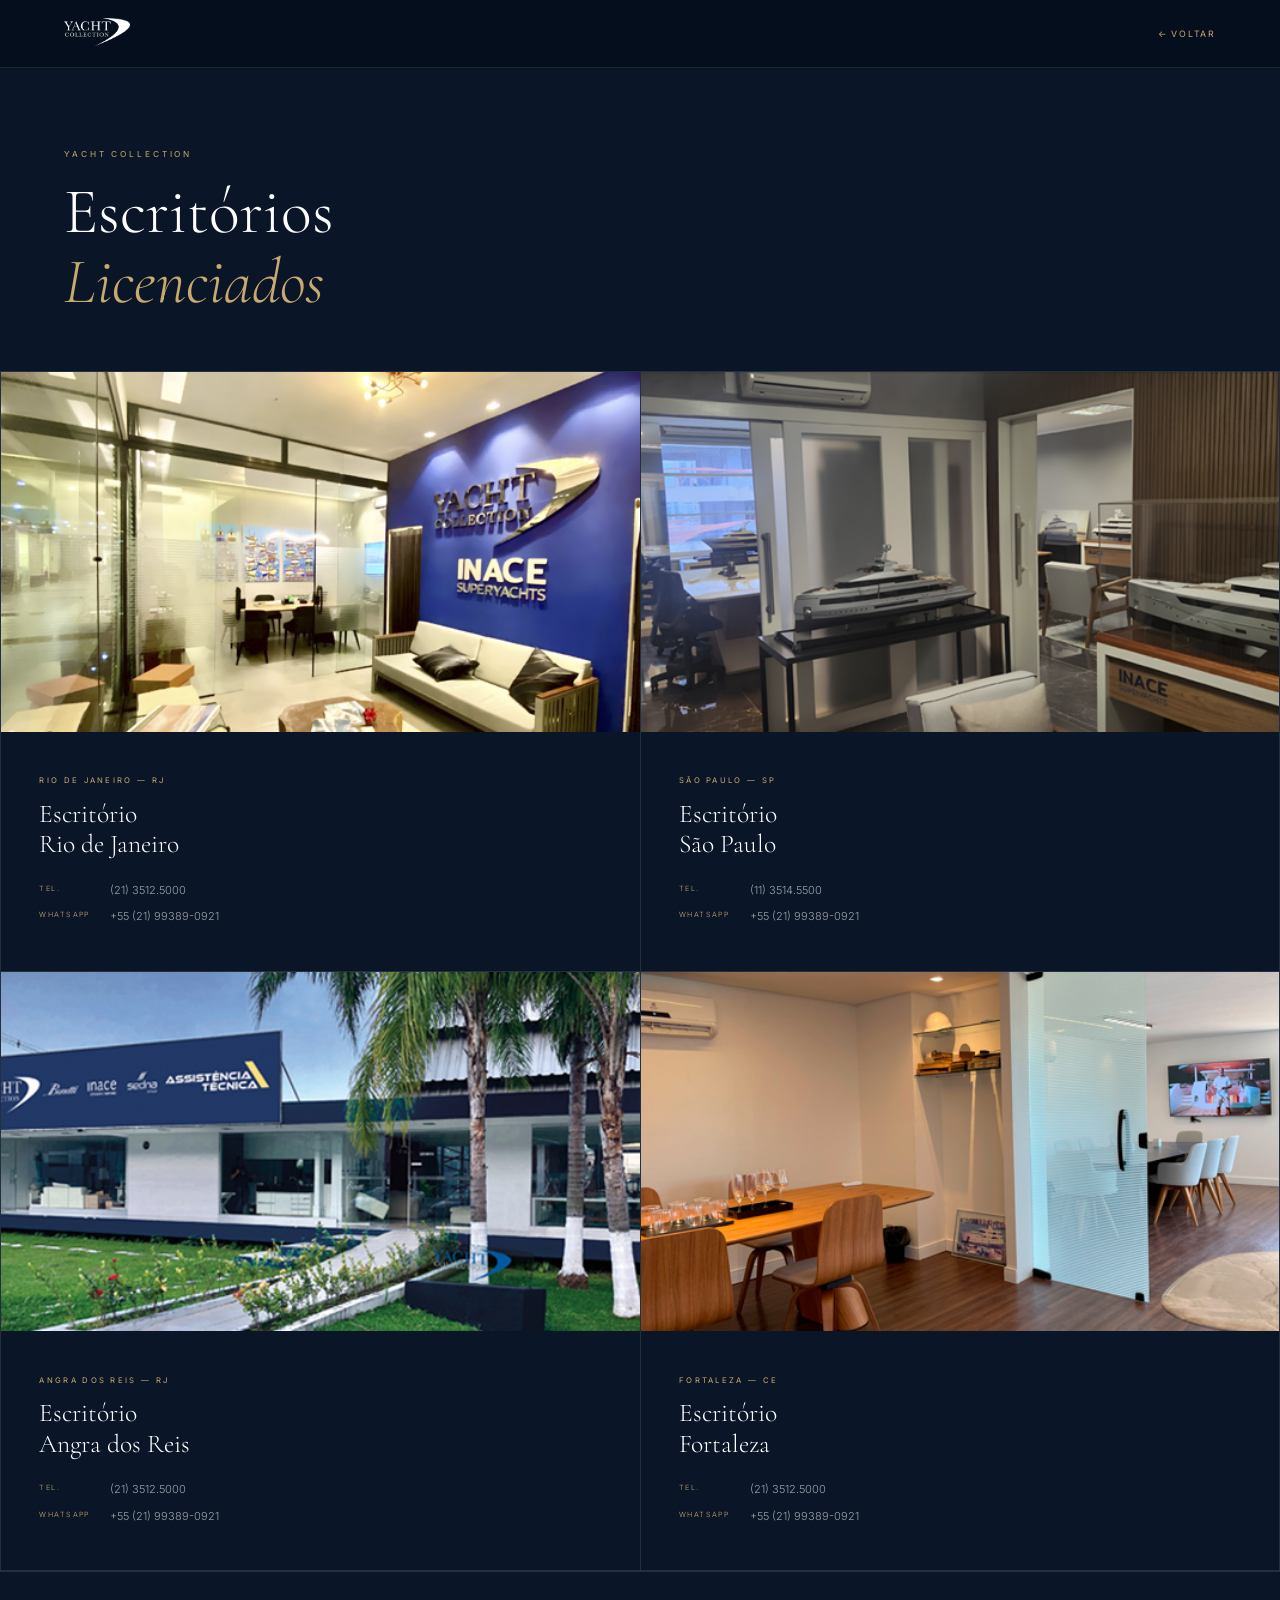
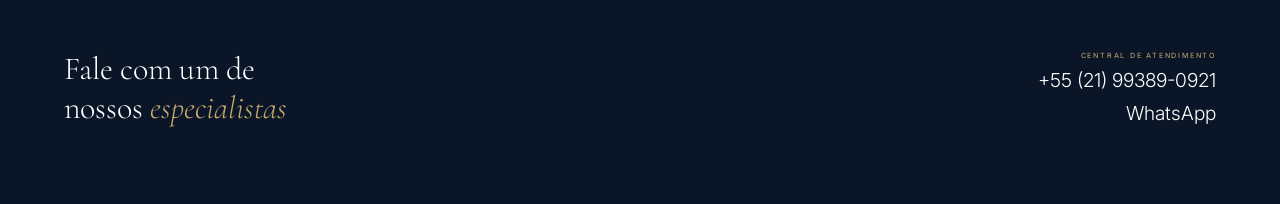
==== commit a1cdbbed: "feat: adiciona imagens dos escritórios à página de licenciados Baixa as 4 fotos (RJ, SP, Angra, Fort" ====
--- a/escritorios.html
+++ b/escritorios.html
@@ -63,19 +63,39 @@
     /* ── Grid de escritórios ── */
     .esc-grid {
       display: grid;
-      grid-template-columns: repeat(auto-fill, minmax(300px, 1fr));
+      grid-template-columns: repeat(2, 1fr);
       border-left: 1px solid var(--white-10);
     }
 
     .esc-card {
-      padding: 4vw 3vw;
       border-right: 1px solid var(--white-10);
       border-bottom: 1px solid var(--white-10);
+      overflow: hidden;
       transition: background-color 0.35s ease;
     }
 
-    .esc-card:hover {
-      background-color: rgba(200, 169, 110, 0.07);
+    .esc-card:hover { background-color: rgba(200, 169, 110, 0.06); }
+
+    .esc-card__img-wrap {
+      width: 100%;
+      aspect-ratio: 16 / 9;
+      overflow: hidden;
+    }
+
+    .esc-card__img {
+      width: 100%;
+      height: 100%;
+      object-fit: cover;
+      display: block;
+      transition: transform 0.6s ease;
+    }
+
+    .esc-card:hover .esc-card__img {
+      transform: scale(1.04);
+    }
+
+    .esc-card__body {
+      padding: 3.5vw 3vw;
     }
 
     .esc-card__city {
@@ -84,7 +104,7 @@
       letter-spacing: .3em;
       text-transform: uppercase;
       color: var(--gold);
-      margin-bottom: 1.4rem;
+      margin-bottom: 1.2rem;
     }
 
     .esc-card__name {
@@ -120,6 +140,7 @@
       color: var(--gold);
       min-width: 60px;
       padding-top: .15em;
+      flex-shrink: 0;
     }
 
     .esc-card__row a {
@@ -180,6 +201,7 @@
 
     @media (max-width: 768px) {
       .esc-grid { grid-template-columns: 1fr; }
+      .esc-card__body { padding: 6vw 5vw; }
       .esc-footer-cta { flex-direction: column; align-items: flex-start; }
       .esc-footer-cta__contact { align-items: flex-start; }
     }
@@ -204,61 +226,81 @@
     <div class="esc-grid">
 
       <div class="esc-card">
-        <p class="esc-card__city">Rio de Janeiro — RJ</p>
-        <h2 class="esc-card__name">Escritório<br>Rio de Janeiro</h2>
-        <div class="esc-card__info">
-          <div class="esc-card__row">
-            <span class="esc-card__row-label">Tel.</span>
-            <a href="tel:+552135125000">(21) 3512.5000</a>
+        <div class="esc-card__img-wrap">
+          <img class="esc-card__img" src="img/escritorio-1.png" alt="Escritório Rio de Janeiro">
+        </div>
+        <div class="esc-card__body">
+          <p class="esc-card__city">Rio de Janeiro — RJ</p>
+          <h2 class="esc-card__name">Escritório<br>Rio de Janeiro</h2>
+          <div class="esc-card__info">
+            <div class="esc-card__row">
+              <span class="esc-card__row-label">Tel.</span>
+              <a href="tel:+552135125000">(21) 3512.5000</a>
+            </div>
+            <div class="esc-card__row">
+              <span class="esc-card__row-label">WhatsApp</span>
+              <a href="https://wa.me/5521993890921" target="_blank" rel="noopener">+55 (21) 99389-0921</a>
+            </div>
           </div>
-          <div class="esc-card__row">
-            <span class="esc-card__row-label">WhatsApp</span>
-            <a href="https://wa.me/5521993890921" target="_blank" rel="noopener">+55 (21) 99389-0921</a>
+        </div>
+      </div>
+
+      <div class="esc-card">
+        <div class="esc-card__img-wrap">
+          <img class="esc-card__img" src="img/escritorio-2.png" alt="Escritório São Paulo">
+        </div>
+        <div class="esc-card__body">
+          <p class="esc-card__city">São Paulo — SP</p>
+          <h2 class="esc-card__name">Escritório<br>São Paulo</h2>
+          <div class="esc-card__info">
+            <div class="esc-card__row">
+              <span class="esc-card__row-label">Tel.</span>
+              <a href="tel:+551135145500">(11) 3514.5500</a>
+            </div>
+            <div class="esc-card__row">
+              <span class="esc-card__row-label">WhatsApp</span>
+              <a href="https://wa.me/5521993890921" target="_blank" rel="noopener">+55 (21) 99389-0921</a>
+            </div>
           </div>
         </div>
       </div>
 
       <div class="esc-card">
-        <p class="esc-card__city">São Paulo — SP</p>
-        <h2 class="esc-card__name">Escritório<br>São Paulo</h2>
-        <div class="esc-card__info">
-          <div class="esc-card__row">
-            <span class="esc-card__row-label">Tel.</span>
-            <a href="tel:+551135145500">(11) 3514.5500</a>
+        <div class="esc-card__img-wrap">
+          <img class="esc-card__img" src="img/escritorio-3.jpg" alt="Escritório Angra dos Reis">
+        </div>
+        <div class="esc-card__body">
+          <p class="esc-card__city">Angra dos Reis — RJ</p>
+          <h2 class="esc-card__name">Escritório<br>Angra dos Reis</h2>
+          <div class="esc-card__info">
+            <div class="esc-card__row">
+              <span class="esc-card__row-label">Tel.</span>
+              <a href="tel:+552135125000">(21) 3512.5000</a>
+            </div>
+            <div class="esc-card__row">
+              <span class="esc-card__row-label">WhatsApp</span>
+              <a href="https://wa.me/5521993890921" target="_blank" rel="noopener">+55 (21) 99389-0921</a>
+            </div>
           </div>
-          <div class="esc-card__row">
-            <span class="esc-card__row-label">WhatsApp</span>
-            <a href="https://wa.me/5521993890921" target="_blank" rel="noopener">+55 (21) 99389-0921</a>
-          </div>
         </div>
       </div>
 
       <div class="esc-card">
-        <p class="esc-card__city">Angra dos Reis — RJ</p>
-        <h2 class="esc-card__name">Escritório<br>Angra dos Reis</h2>
-        <div class="esc-card__info">
-          <div class="esc-card__row">
-            <span class="esc-card__row-label">Tel.</span>
-            <a href="tel:+552135125000">(21) 3512.5000</a>
-          </div>
-          <div class="esc-card__row">
-            <span class="esc-card__row-label">WhatsApp</span>
-            <a href="https://wa.me/5521993890921" target="_blank" rel="noopener">+55 (21) 99389-0921</a>
-          </div>
-        </div>
-      </div>
-
-      <div class="esc-card">
-        <p class="esc-card__city">Fortaleza — CE</p>
-        <h2 class="esc-card__name">Escritório<br>Fortaleza</h2>
-        <div class="esc-card__info">
-          <div class="esc-card__row">
-            <span class="esc-card__row-label">Tel.</span>
-            <a href="tel:+552135125000">(21) 3512.5000</a>
-          </div>
-          <div class="esc-card__row">
-            <span class="esc-card__row-label">WhatsApp</span>
-            <a href="https://wa.me/5521993890921" target="_blank" rel="noopener">+55 (21) 99389-0921</a>
+        <div class="esc-card__img-wrap">
+          <img class="esc-card__img" src="img/escritorio-4.jpg" alt="Escritório Fortaleza">
+        </div>
+        <div class="esc-card__body">
+          <p class="esc-card__city">Fortaleza — CE</p>
+          <h2 class="esc-card__name">Escritório<br>Fortaleza</h2>
+          <div class="esc-card__info">
+            <div class="esc-card__row">
+              <span class="esc-card__row-label">Tel.</span>
+              <a href="tel:+552135125000">(21) 3512.5000</a>
+            </div>
+            <div class="esc-card__row">
+              <span class="esc-card__row-label">WhatsApp</span>
+              <a href="https://wa.me/5521993890921" target="_blank" rel="noopener">+55 (21) 99389-0921</a>
+            </div>
           </div>
         </div>
       </div>
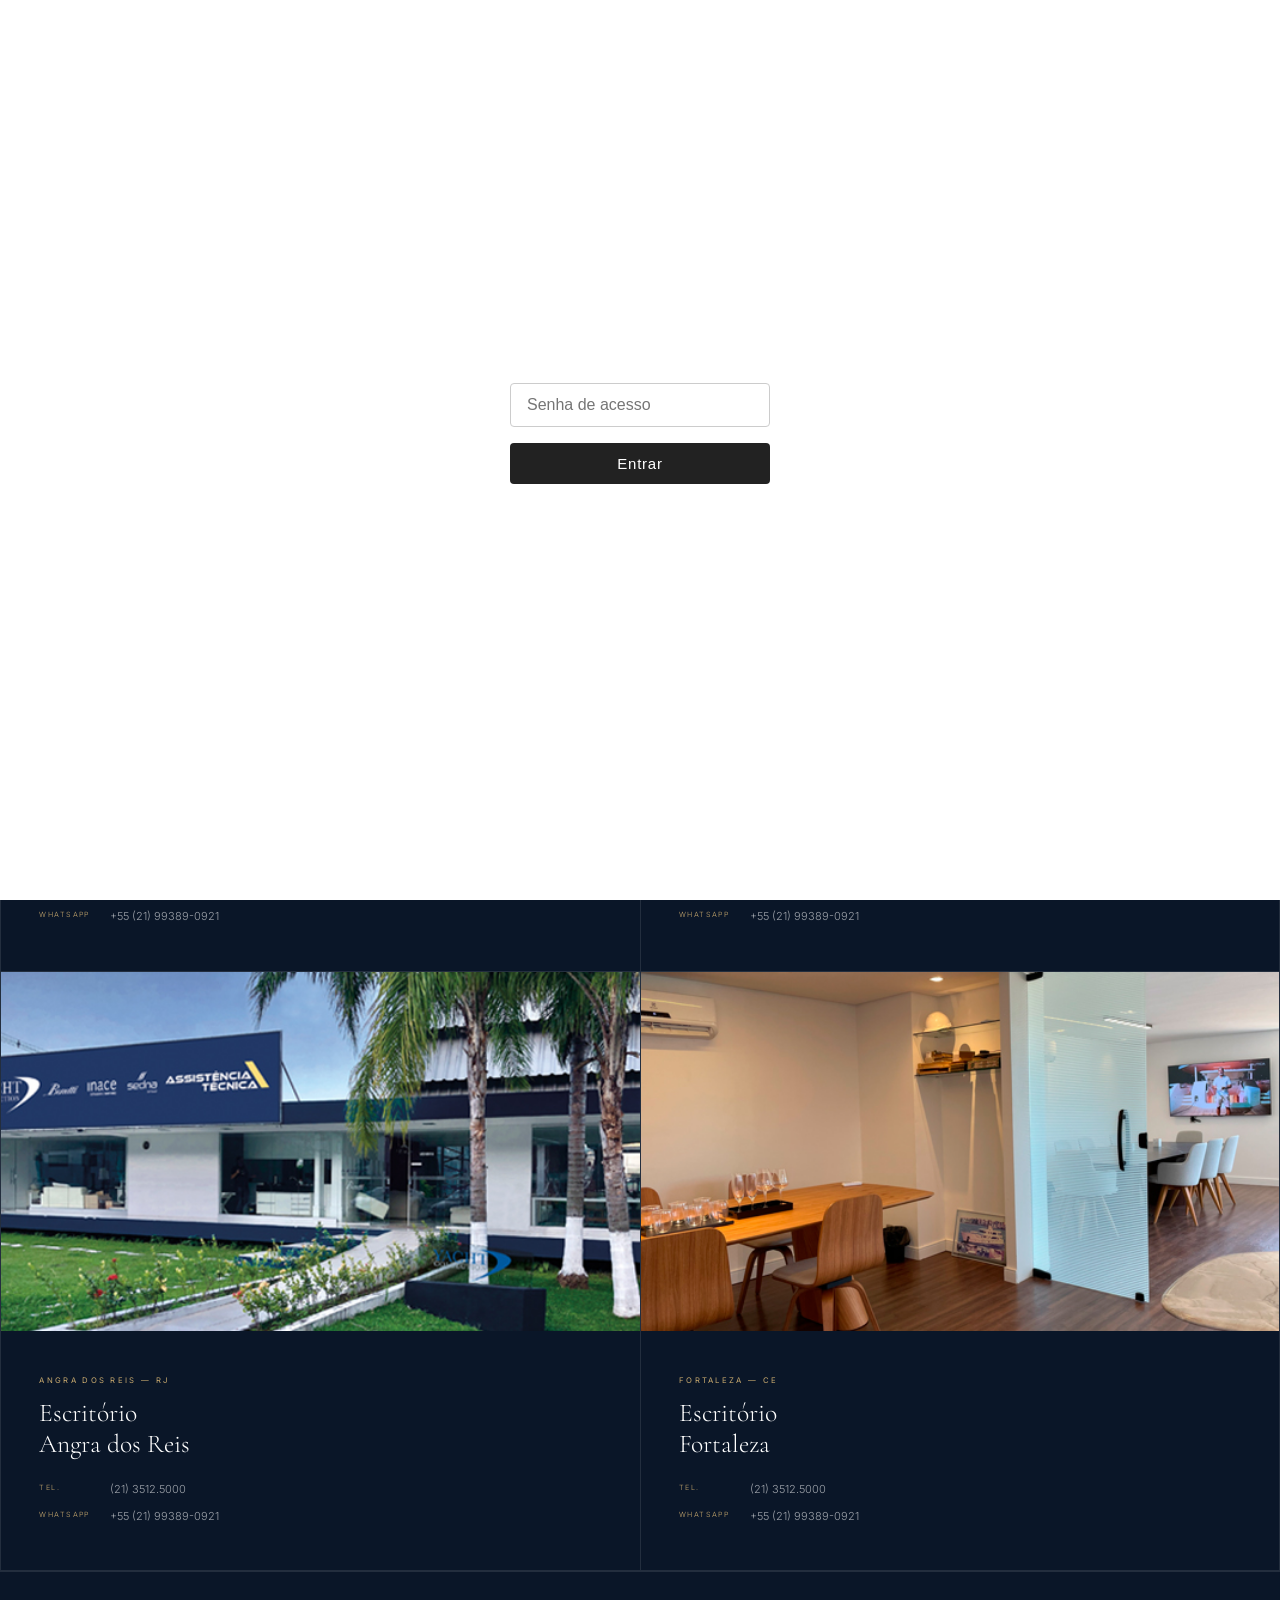
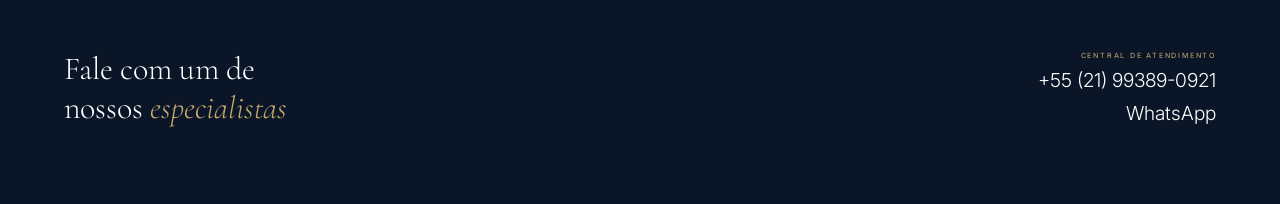
==== commit e745e38e: "feat: adiciona proteção por senha ao site Tela branca de login bloqueia acesso a todas as páginas. A" ====
--- a/escritorios.html
+++ b/escritorios.html
@@ -213,7 +213,7 @@
     <a href="index.html">
       <img class="yd-topbar__logo" src="img/logo.png" alt="Yacht Collection">
     </a>
-    <a class="yd-topbar__back" href="index.html#a-empresa">← Voltar</a>
+    <a class="yd-topbar__back" href="index.html" onclick="history.back(); return false;">← Voltar</a>
   </header>
 
   <main class="esc-page">
@@ -318,5 +318,6 @@
 
   </main>
 
+  <script src="js/auth.js"></script>
 </body>
 </html>
--- a/css/style.css
+++ b/css/style.css
@@ -314,6 +314,88 @@
   max-width: 36ch;
 }
 
+/* ─── Stage: mobile — carrossel por swipe ─────── */
+@media (hover: none) {
+  .stage        { height: 100vh; position: relative; }
+  .layer,
+  .video-bg,
+  .txt,
+  .progress-bar { display: none; }
+
+  /* ── Carrossel ── */
+  .mobile-carousel {
+    position: absolute;
+    inset: 0;
+    z-index: 10;
+    display: flex;
+    overflow-x: auto;
+    scroll-snap-type: x mandatory;
+    -webkit-overflow-scrolling: touch;
+    scrollbar-width: none;
+  }
+  .mobile-carousel::-webkit-scrollbar { display: none; }
+
+  .mobile-slide {
+    flex: 0 0 100%;
+    height: 100%;
+    scroll-snap-align: start;
+    background-size: cover;
+    background-position: center;
+    position: relative;
+    overflow: hidden;
+  }
+
+  .mobile-slide::before {
+    content: '';
+    position: absolute;
+    inset: 0;
+    background: linear-gradient(150deg, rgba(6,14,28,.75) 0%, rgba(6,14,28,.22) 70%);
+  }
+
+  .mobile-slide .txt {
+    display: flex;
+    position: absolute;
+    inset: 0;
+    padding: var(--pad);
+    padding-bottom: 14vh;
+    align-items: flex-end;
+    clip-path: none !important;
+    transform: none !important;
+    opacity: 1 !important;
+  }
+
+  .mobile-slide .txt__card {
+    transform: none !important;
+    max-width: calc(100vw - calc(2 * var(--pad)));
+  }
+
+  /* ── Dots ── */
+  .mobile-carousel__dots {
+    position: absolute;
+    bottom: 2.2rem;
+    left: 50%;
+    transform: translateX(-50%);
+    display: flex;
+    gap: .8rem;
+    z-index: 11;
+  }
+
+  .mobile-carousel__dot {
+    width: 6px; height: 6px;
+    border-radius: 50%;
+    background: rgba(255,255,255,.3);
+    border: none;
+    padding: 0;
+    cursor: pointer;
+    transition: background .3s ease, transform .3s ease;
+  }
+
+  .mobile-carousel__dot.is-active {
+    background: var(--gold);
+    transform: scale(1.5);
+  }
+}
+
 /* ─── Progress Bar ───────────────────────────── */
 .progress-bar {
   position: absolute;
@@ -494,7 +576,7 @@
 }
 
 .pilar:hover {
-  background-color: rgba(200, 169, 110, 0.10);
+  background-color: #C8A96E;
 }
 
 .pilar__title {
@@ -504,6 +586,11 @@
   text-transform: uppercase;
   color: var(--gold);
   margin-bottom: 1.6rem;
+  transition: color 0.35s ease;
+}
+
+.pilar:hover .pilar__title {
+  color: var(--navy);
 }
 
 .pilar__text {
@@ -512,6 +599,11 @@
   font-weight: 300;
   line-height: 1.8;
   color: rgba(10, 22, 40, 0.65);
+  transition: color 0.35s ease;
+}
+
+.pilar:hover .pilar__text {
+  color: rgba(10, 22, 40, 0.85);
 }
 
 /* ─── Conheça a Yacht Collection ─────────────── */
@@ -971,14 +1063,15 @@
 .seminovos-results {
   width: 100%;
   max-width: 1400px;
+  margin-top: 1rem;
 }
 
 .yacht-grid {
   display: grid;
-  grid-template-columns: repeat(auto-fill, minmax(300px, 1fr));
-  gap: 1px;
-  background: rgba(200, 169, 110, 0.12);
-  border: 1px solid rgba(200, 169, 110, 0.12);
+  grid-template-columns: repeat(4, 1fr);
+  gap: 1.8rem;
+  background: none;
+  border: none;
 }
 
 .seminovos-count {
@@ -992,13 +1085,17 @@
 }
 
 .yacht-card {
-  background: var(--ocean);
-  display: flex;
-  flex-direction: column;
-  transition: background 0.25s ease;
-}
-
-.yacht-card:hover { background: rgba(10, 22, 40, 0.9); }
+  background: rgba(255,255,255,0.03);
+  border: 1px solid rgba(255,255,255,0.07);
+  display: flex;
+  flex-direction: column;
+  transition: background 0.3s ease, border-color 0.3s ease;
+}
+
+.yacht-card:hover {
+  background: rgba(255,255,255,0.07);
+  border-color: rgba(200,169,110,0.3);
+}
 
 .yacht-card__img-wrap {
   overflow: hidden;
@@ -1017,7 +1114,7 @@
 .yacht-card:hover .yacht-card__img { transform: scale(1.04); }
 
 .yacht-card__body {
-  padding: 2rem 2rem 2.4rem;
+  padding: 2.2rem 2.2rem 2.8rem;
   display: flex;
   flex-direction: column;
   flex: 1;
@@ -1244,15 +1341,17 @@
 .cc-cta {
   display: inline-block;
   font-family: var(--font-sans);
-  font-size: 1.1rem;
-  letter-spacing: 0.2em;
+  font-size: 1rem;
+  letter-spacing: 0.15em;
   text-transform: uppercase;
   color: var(--navy) !important;
-  background: var(--gold);
-  padding: 1em 2.4em;
+  background: #C8A96E;
+  padding: 0.9em 1.8em;
+  width: fit-content;
+  margin-top: 0.4rem;
   transition: background 0.25s ease;
 }
-.cc-cta:hover { background: var(--cream); }
+.cc-cta:hover { background: #d9bc87; }
 
 .cc-body {
   display: grid;
@@ -1614,6 +1713,74 @@
 }
 .form-submit:hover { background: var(--ocean); transform: translateY(-2px); }
 
+/* ─── Newsletter ─────────────────────────────── */
+.section-newsletter {
+  background: var(--navy-mid);
+  border-top: 1px solid var(--white-10);
+  border-bottom: 1px solid var(--white-10);
+  padding: 5vh 6vw;
+  display: flex;
+  align-items: center;
+  gap: 3rem;
+  flex-wrap: wrap;
+}
+
+.newsletter-label {
+  font-family: var(--font-sans);
+  font-size: clamp(1.1rem, 1vw, 1.4rem);
+  font-weight: 300;
+  letter-spacing: .08em;
+  color: var(--white);
+  white-space: nowrap;
+}
+
+.newsletter-form {
+  display: flex;
+  flex: 1;
+  min-width: 260px;
+  border: 1px solid var(--white-20);
+  transition: border-color .3s;
+}
+
+.newsletter-form:focus-within {
+  border-color: var(--gold);
+}
+
+.newsletter-input {
+  flex: 1;
+  background: transparent;
+  border: none;
+  outline: none;
+  padding: 1.2rem 1.6rem;
+  font-family: var(--font-sans);
+  font-size: clamp(1.1rem, 0.9vw, 1.3rem);
+  font-weight: 300;
+  color: var(--white);
+}
+
+.newsletter-input::placeholder { color: var(--white-60); }
+
+.newsletter-btn {
+  background: var(--gold);
+  border: none;
+  padding: 1.2rem 2rem;
+  font-family: var(--font-sans);
+  font-size: .8rem;
+  font-weight: 500;
+  letter-spacing: .15em;
+  text-transform: uppercase;
+  color: var(--navy);
+  cursor: pointer;
+  transition: background-color .3s;
+}
+
+.newsletter-btn:hover { background: #d9bc87; }
+
+@media (max-width: 768px) {
+  .section-newsletter { flex-direction: column; align-items: stretch; padding: 6vw var(--pad); }
+  .newsletter-form { min-width: unset; }
+}
+
 /* ─── Footer ─────────────────────────────────── */
 .site-footer {
   background: var(--navy);
@@ -1674,9 +1841,14 @@
   letter-spacing: 0.05em;
 }
 
+/* ─── Tablet: 3 colunas ─────────────────────── */
+@media screen and (min-width: 769px) and (max-width: 1100px) {
+  .yacht-grid { grid-template-columns: repeat(3, 1fr); gap: 1.4rem; }
+}
+
 /* ─── Mobile wide: 2-col yacht grid ─────────── */
 @media screen and (min-width: 460px) and (max-width: 768px) {
-  .yacht-grid { grid-template-columns: 1fr 1fr; }
+  .yacht-grid { grid-template-columns: 1fr 1fr; gap: 1rem; }
   .yacht-card__title { font-size: 1.2rem; }
 }
 
@@ -1757,7 +1929,7 @@
   .filter-group--ref  { min-width: 100%; max-width: 100%; flex: none; }
   .filter-search      { width: 100%; height: 48px; }
   /* 2 colunas em telas >= 460px, 1 coluna em telas menores */
-  .yacht-grid         { grid-template-columns: 1fr; gap: 0; }
+  .yacht-grid         { grid-template-columns: 1fr; gap: 1rem; }
   .yacht-card__img-wrap { aspect-ratio: 16/9; }
   .yacht-card__body   { padding: 1.2rem 1.2rem 1.6rem; gap: 0.5rem; }
   .yacht-card__title  { font-size: 1.3rem; }
